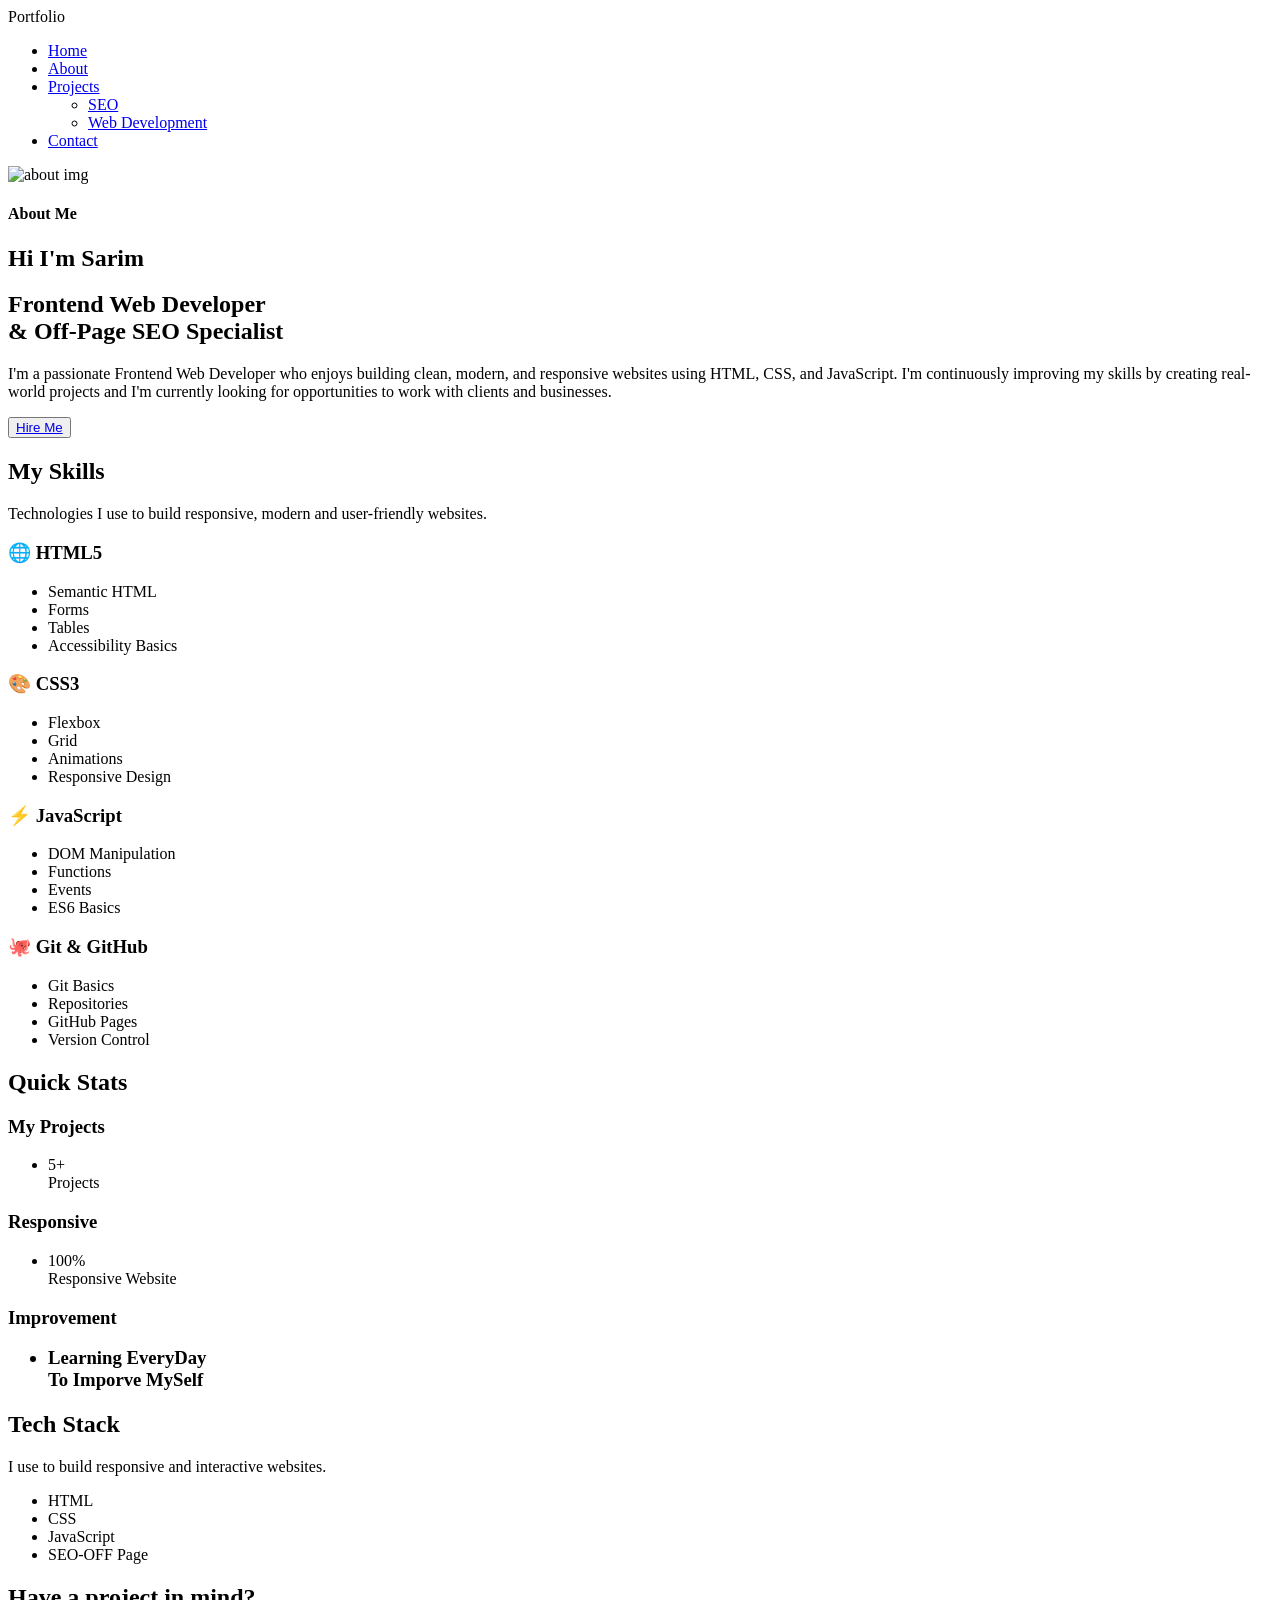
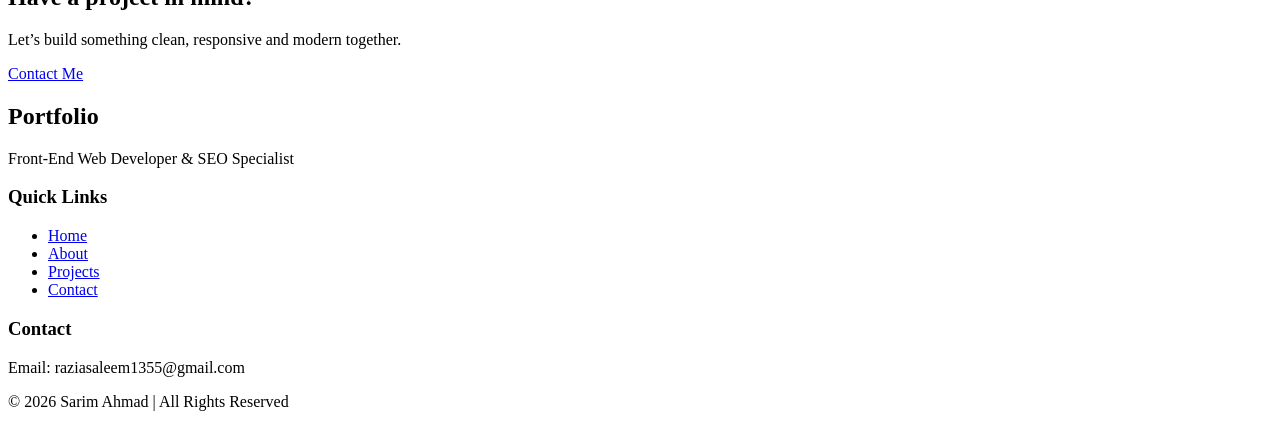
==== about.html @ 64502e9b "Add files via upload" ====
<!DOCTYPE html>
<html lang="en">
<head>
    <meta charset="UTF-8">
    <meta name="viewport" content="width=device-width, initial-scale=1.0">
    <title>Document</title>
    <link rel="stylesheet" href="style.css">
     <link rel="preconnect" href="https://fonts.googleapis.com">
<link rel="preconnect" href="https://fonts.gstatic.com" crossorigin>
<link href="https://fonts.googleapis.com/css2?family=Poppins:ital,wght@0,100;0,200;0,300;0,400;0,500;0,600;0,700;0,800;0,900;1,100;1,200;1,300;1,400;1,500;1,600;1,700;1,800;1,900&display=swap" rel="stylesheet">
</head>
<body>
    
        <header>
        <div class="logo">Portfolio</div>
        
        <nav>
            <ul>

                <li><a href="#">Home</a></li>
                <li><a href="#">About</a></li>
                <li class="dropdown">
                    <a href="#">Projects</a>
                    <ul class="dropdown-menu">
                        <li><a href="#">SEO</a></li>
                        <li><a href="#">Web Development</a></li>
                    </ul>
                </li>
               <li><a href="#">Contact</a></li>
            </ul>
        </nav>
    </header>

<section class="about-hero">
    
    <div class="about-container">

        <div class="about-image">

            <img src="Images/About Image.png" alt="about img">

        </div>

<div class="about-content">
    <h4>About Me</h4>
    <h1>Hi I'm <span>Sarim</span></h1>
    <h2>
Frontend Web Developer <br>
& Off-Page SEO Specialist
</h2>
      <p>
                I'm a passionate Frontend Web Developer who enjoys building
                clean, modern, and responsive websites using HTML, CSS,
                and JavaScript. I'm continuously improving my skills by
                creating real-world projects and I'm currently looking for
                opportunities to work with clients and businesses.
            </p>

<div class="about-buttons">

                <button class="btn"><a href="https://sarimahmad06.github.io/my-portfolio/contact">Hire Me</a></button>

</div>

        </div>

    </div>

    </div>
</section>

<section class="skills">

    <div class="skills-heading">

        <h2>My Skills</h2>

        <p>
            Technologies I use to build responsive, modern and user-friendly websites.
        </p>

    </div>

    <div class="skills-grid">

        <div class="skill-card">

            <h3>🌐 HTML5</h3>

            <ul>
                <li>Semantic HTML</li>
                <li>Forms</li>
                <li>Tables</li>
                <li>Accessibility Basics</li>
            </ul>

        </div>

        <div class="skill-card">

            <h3>🎨 CSS3</h3>

            <ul>
                <li>Flexbox</li>
                <li>Grid</li>
                <li>Animations</li>
                <li>Responsive Design</li>
            </ul>

        </div>

        <div class="skill-card">

            <h3>⚡ JavaScript</h3>

            <ul>
                <li>DOM Manipulation</li>
                <li>Functions</li>
                <li>Events</li>
                <li>ES6 Basics</li>
            </ul>

        </div>

        <div class="skill-card">

            <h3>🐙 Git & GitHub</h3>

            <ul>
                <li>Git Basics</li>
                <li>Repositories</li>
                <li>GitHub Pages</li>
                <li>Version Control</li>
            </ul>

        </div>

    </div>

</section>

<section class="quick-stats">

<div class="stats-heading">

<h2> Quick Stats </h2>

</div>    

<div class="stats-grid">

<div class="stats-card">

<h3>My Projects</h3>
    <ul>
        <li>
            5+ <br> Projects
        </li>
    </ul>


</div>

<div class="stats-card">

<h3>Responsive</h3>
    <ul>
        <li>
            100% <br> Responsive Website
        </li>
    </ul>


</div>

<div class="stats-card">

<h3>Improvement<h3>
    <ul>
        <li>
            Learning EveryDay <br> To Imporve MySelf
        </li>
    </ul>


</div>
</div>


</section>

<section class="tech-stack">

  <div class="tech-heading">
    <h2>Tech Stack</h2>
    <p>I use to build responsive and interactive websites.</p>
  </div>

  <div class="skills-stack">
    <ul>
      <li>HTML</li>
      <li>CSS</li>
      <li>JavaScript</li>
      <li>SEO-OFF Page</li>
    </ul>
  </div>

</section>

<section class="cta">

  <h2>Have a project in mind?</h2>
  <p>Let’s build something clean, responsive and modern together.</p>

  <a href="https://sarimahmad06.github.io/my-portfolio/contact" class="cta-btn">Contact Me</a>

</section>
<footer>

    <div class="footer-container">

        <div class="footer-logo">
            <h2>Portfolio</h2>
            <p>Front-End Web Developer & SEO Specialist</p>
        </div>

        <div class="footer-links">
            <h3>Quick Links</h3>

            <ul>
                <li><a href="#">Home</a></li>
                <li><a href="#">About</a></li>
                <li><a href="#">Projects</a></li>
                <li><a href="#">Contact</a></li>
            </ul>

        </div>

        <div class="footer-contact">

            <h3>Contact</h3>

            <p>Email: raziasaleem1355@gmail.com</p>

        </div>

    </div>

    <div class="footer-bottom">

        <p>© 2026 Sarim Ahmad | All Rights Reserved</p>

    </div>

</footer>

</body>
</html>
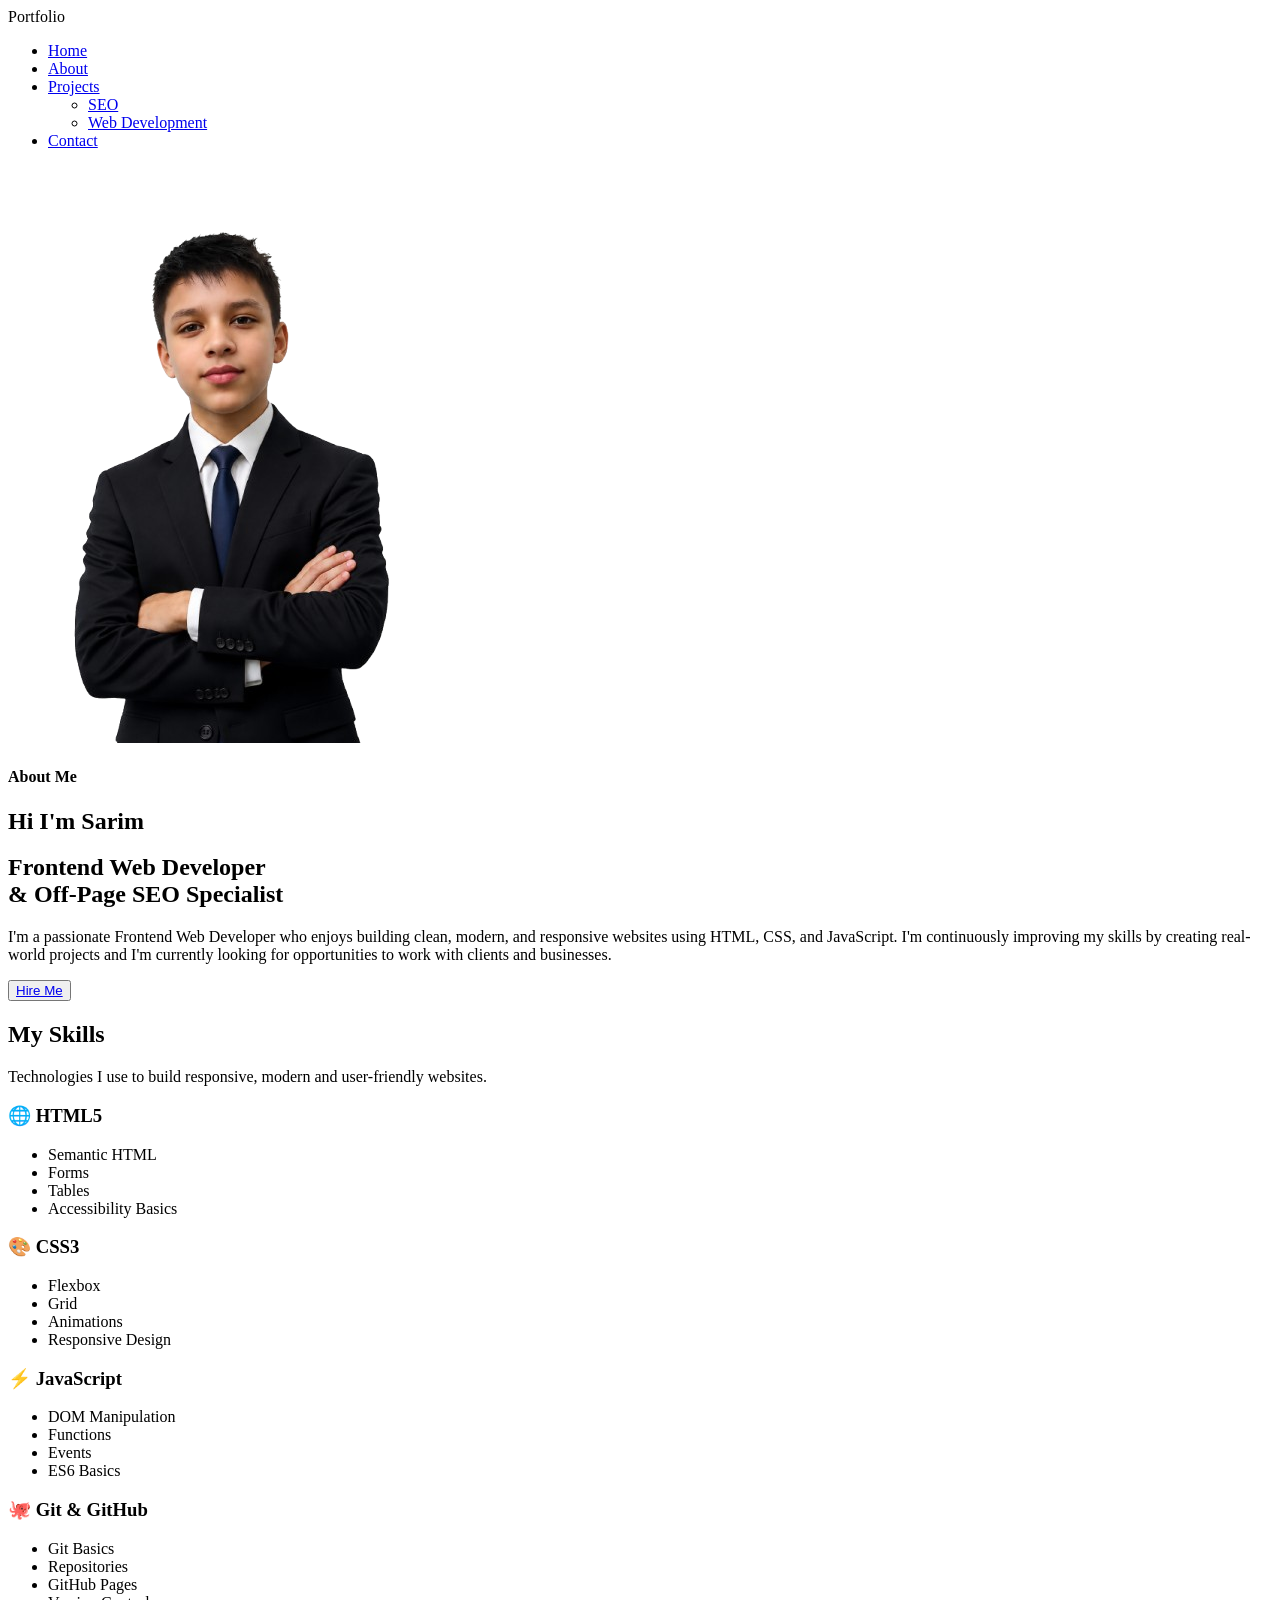
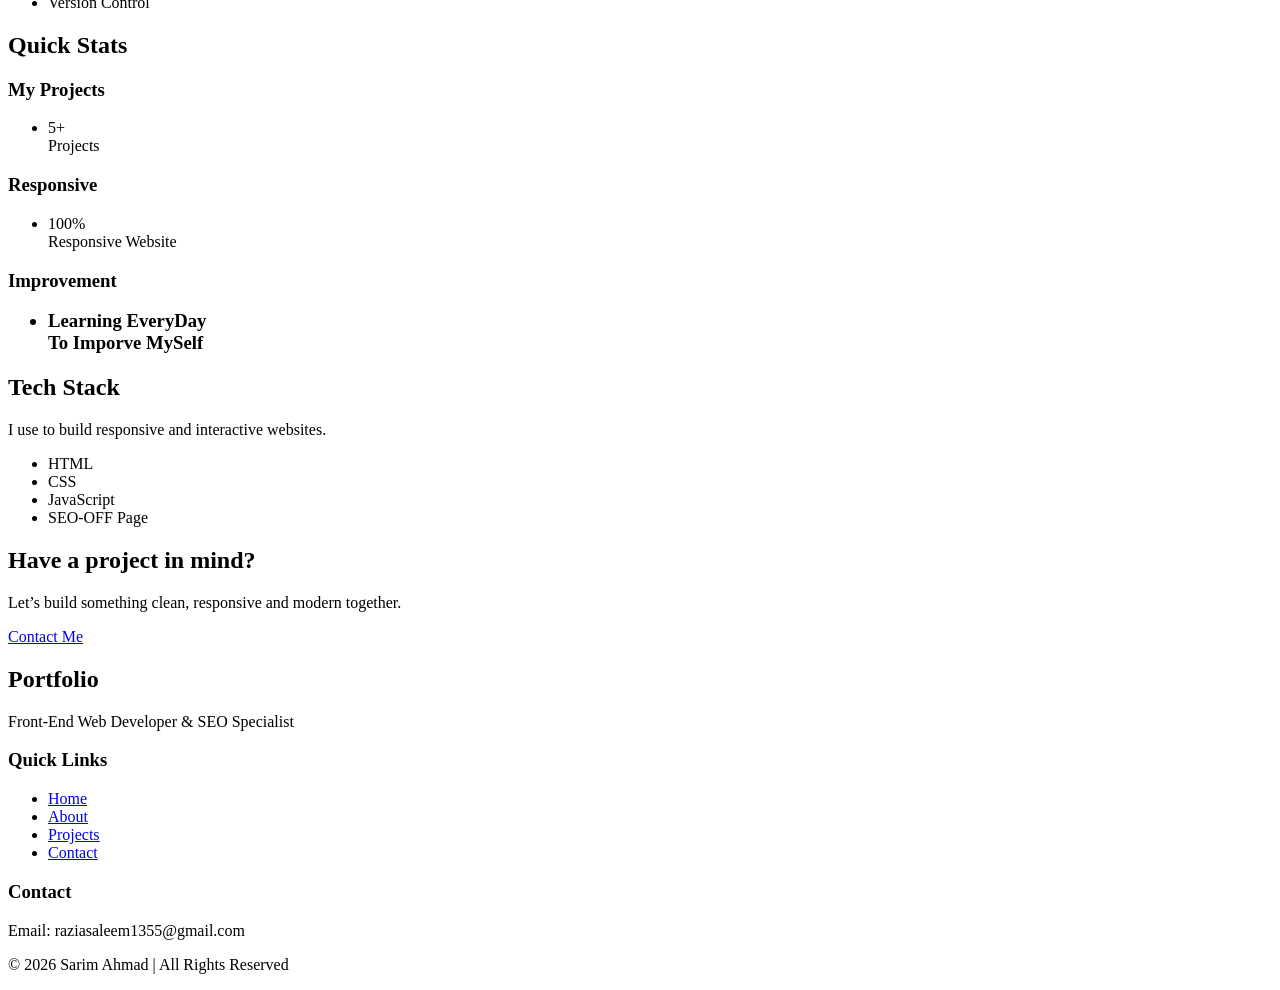
==== commit 9cda7ff7: "about.html" ====
--- a/about.html
+++ b/about.html
@@ -3,7 +3,7 @@
 <head>
     <meta charset="UTF-8">
     <meta name="viewport" content="width=device-width, initial-scale=1.0">
-    <title>Document</title>
+    <title>About Me</title>
     <link rel="stylesheet" href="style.css">
      <link rel="preconnect" href="https://fonts.googleapis.com">
 <link rel="preconnect" href="https://fonts.gstatic.com" crossorigin>
@@ -37,7 +37,7 @@
 
         <div class="about-image">
 
-            <img src="Images/About Image.png" alt="about img">
+            <img src="About Image.png" alt="about img">
 
         </div>
 
@@ -255,4 +255,4 @@
 </footer>
 
 </body>
-</html>+</html>
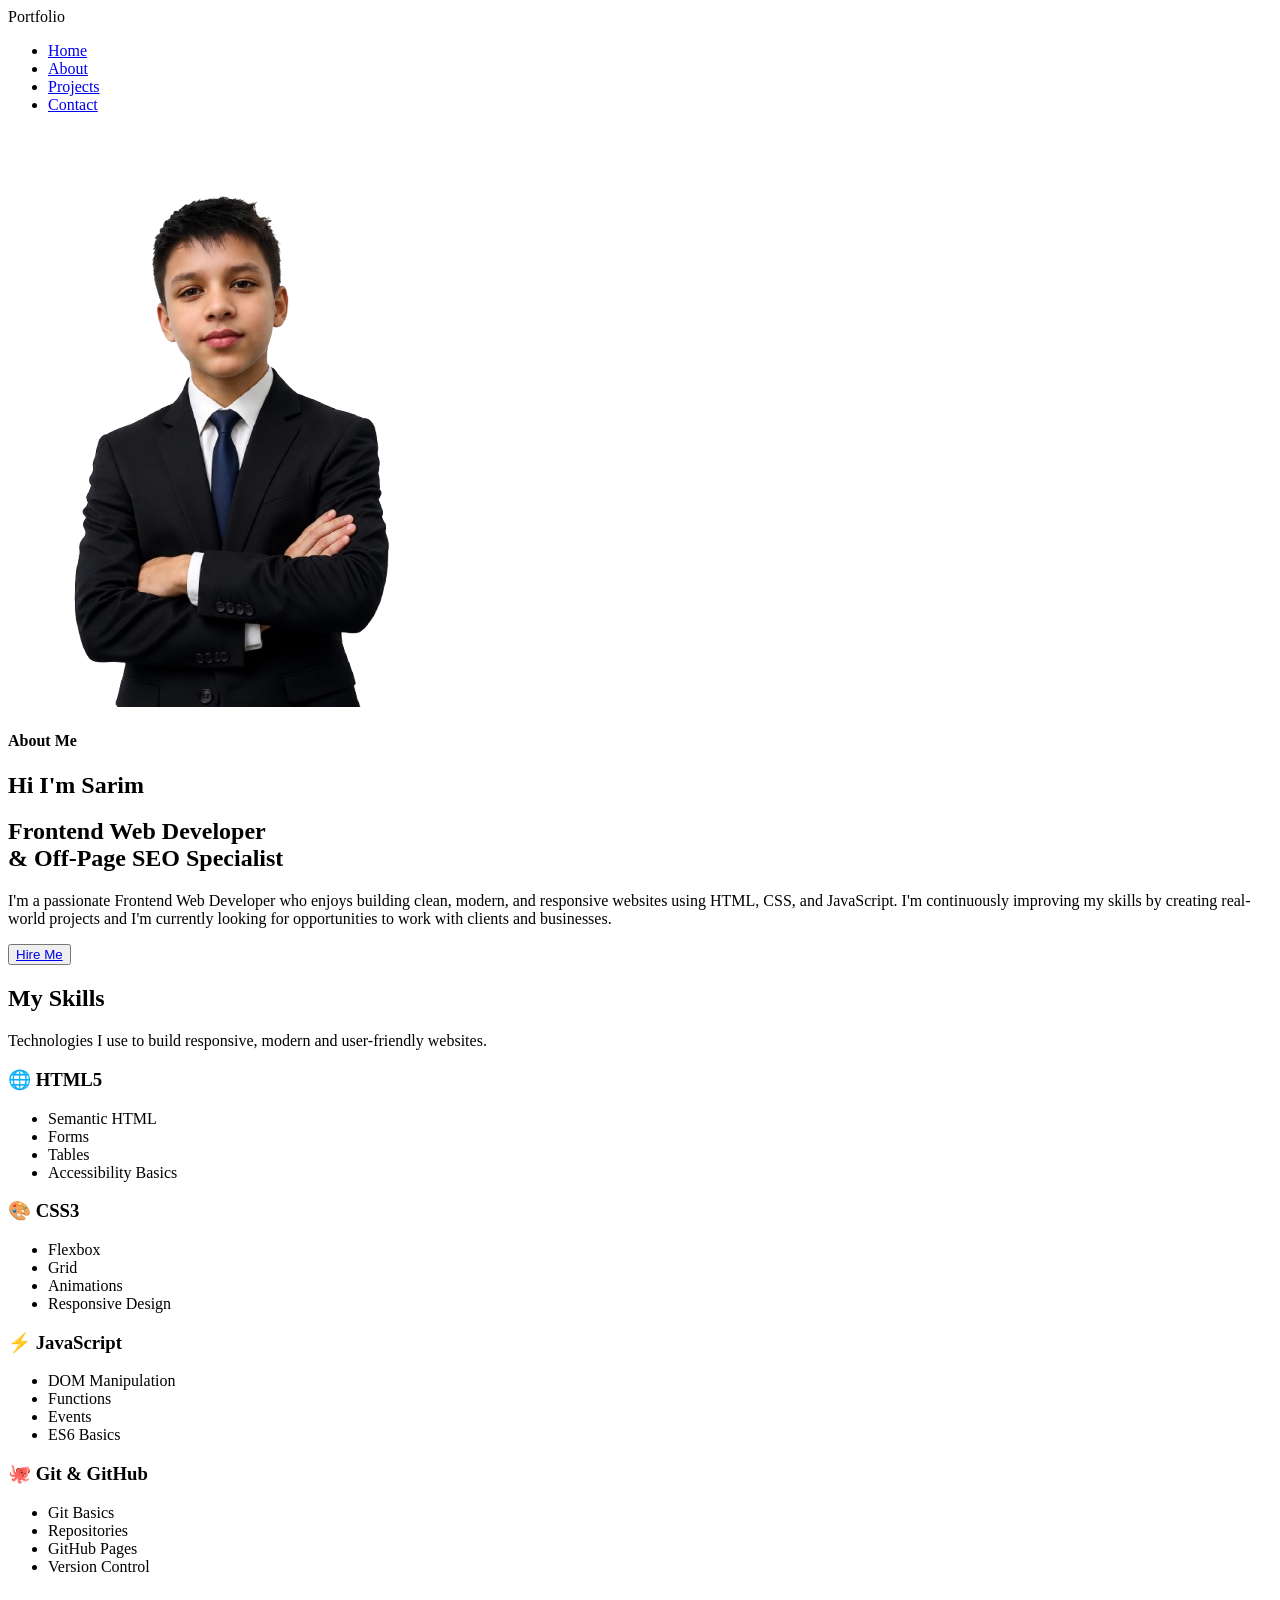
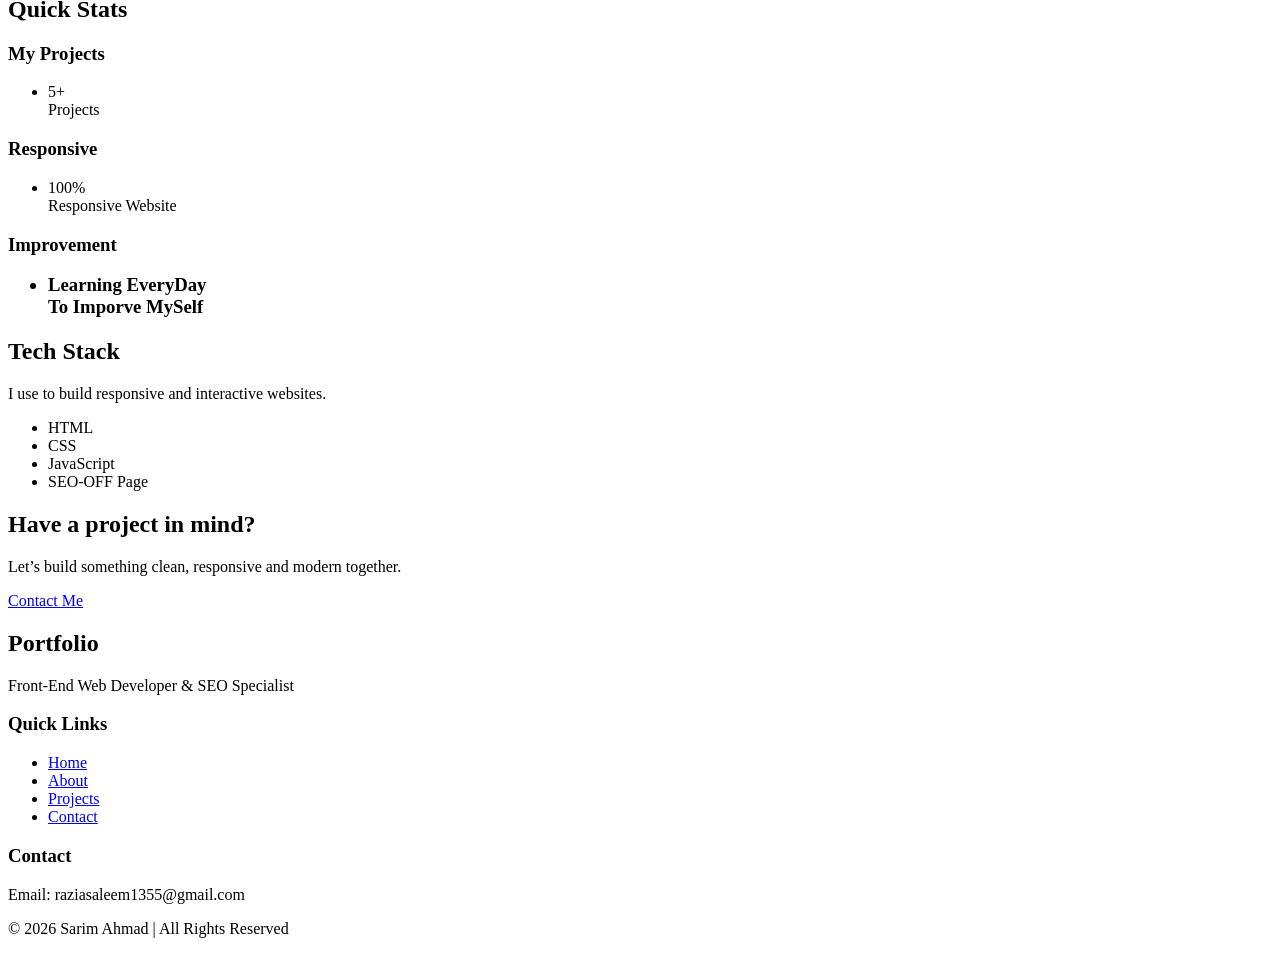
==== commit d4a65e0d: "about.html" ====
--- a/about.html
+++ b/about.html
@@ -3,7 +3,7 @@
 <head>
     <meta charset="UTF-8">
     <meta name="viewport" content="width=device-width, initial-scale=1.0">
-    <title>About Me</title>
+    <title>Document</title>
     <link rel="stylesheet" href="style.css">
      <link rel="preconnect" href="https://fonts.googleapis.com">
 <link rel="preconnect" href="https://fonts.gstatic.com" crossorigin>
@@ -17,16 +17,12 @@
         <nav>
             <ul>
 
-                <li><a href="#">Home</a></li>
-                <li><a href="#">About</a></li>
+                <li><a href="https://sarimahmad06.github.io/my-portfolio/">Home</a></li>
+                <li><a href="https://sarimahmad06.github.io/my-portfolio/contact">About</a></li>
                 <li class="dropdown">
-                    <a href="#">Projects</a>
-                    <ul class="dropdown-menu">
-                        <li><a href="#">SEO</a></li>
-                        <li><a href="#">Web Development</a></li>
-                    </ul>
+                    <a href="https://sarimahmad06.github.io/my-portfolio/Projects.html">Projects</a>
                 </li>
-               <li><a href="#">Contact</a></li>
+               <li><a href="https://sarimahmad06.github.io/my-portfolio/contact">Contact</a></li>
             </ul>
         </nav>
     </header>
@@ -228,10 +224,10 @@
             <h3>Quick Links</h3>
 
             <ul>
-                <li><a href="#">Home</a></li>
-                <li><a href="#">About</a></li>
-                <li><a href="#">Projects</a></li>
-                <li><a href="#">Contact</a></li>
+                <li><a href="https://sarimahmad06.github.io/my-portfolio/">Home</a></li>
+                <li><a href="https://sarimahmad06.github.io/my-portfolio/about.html">About</a></li>
+                <li><a href="https://sarimahmad06.github.io/my-portfolio/Projects.html">Projects</a></li>
+                <li><a href="https://sarimahmad06.github.io/my-portfolio/contact">Contact</a></li>
             </ul>
 
         </div>
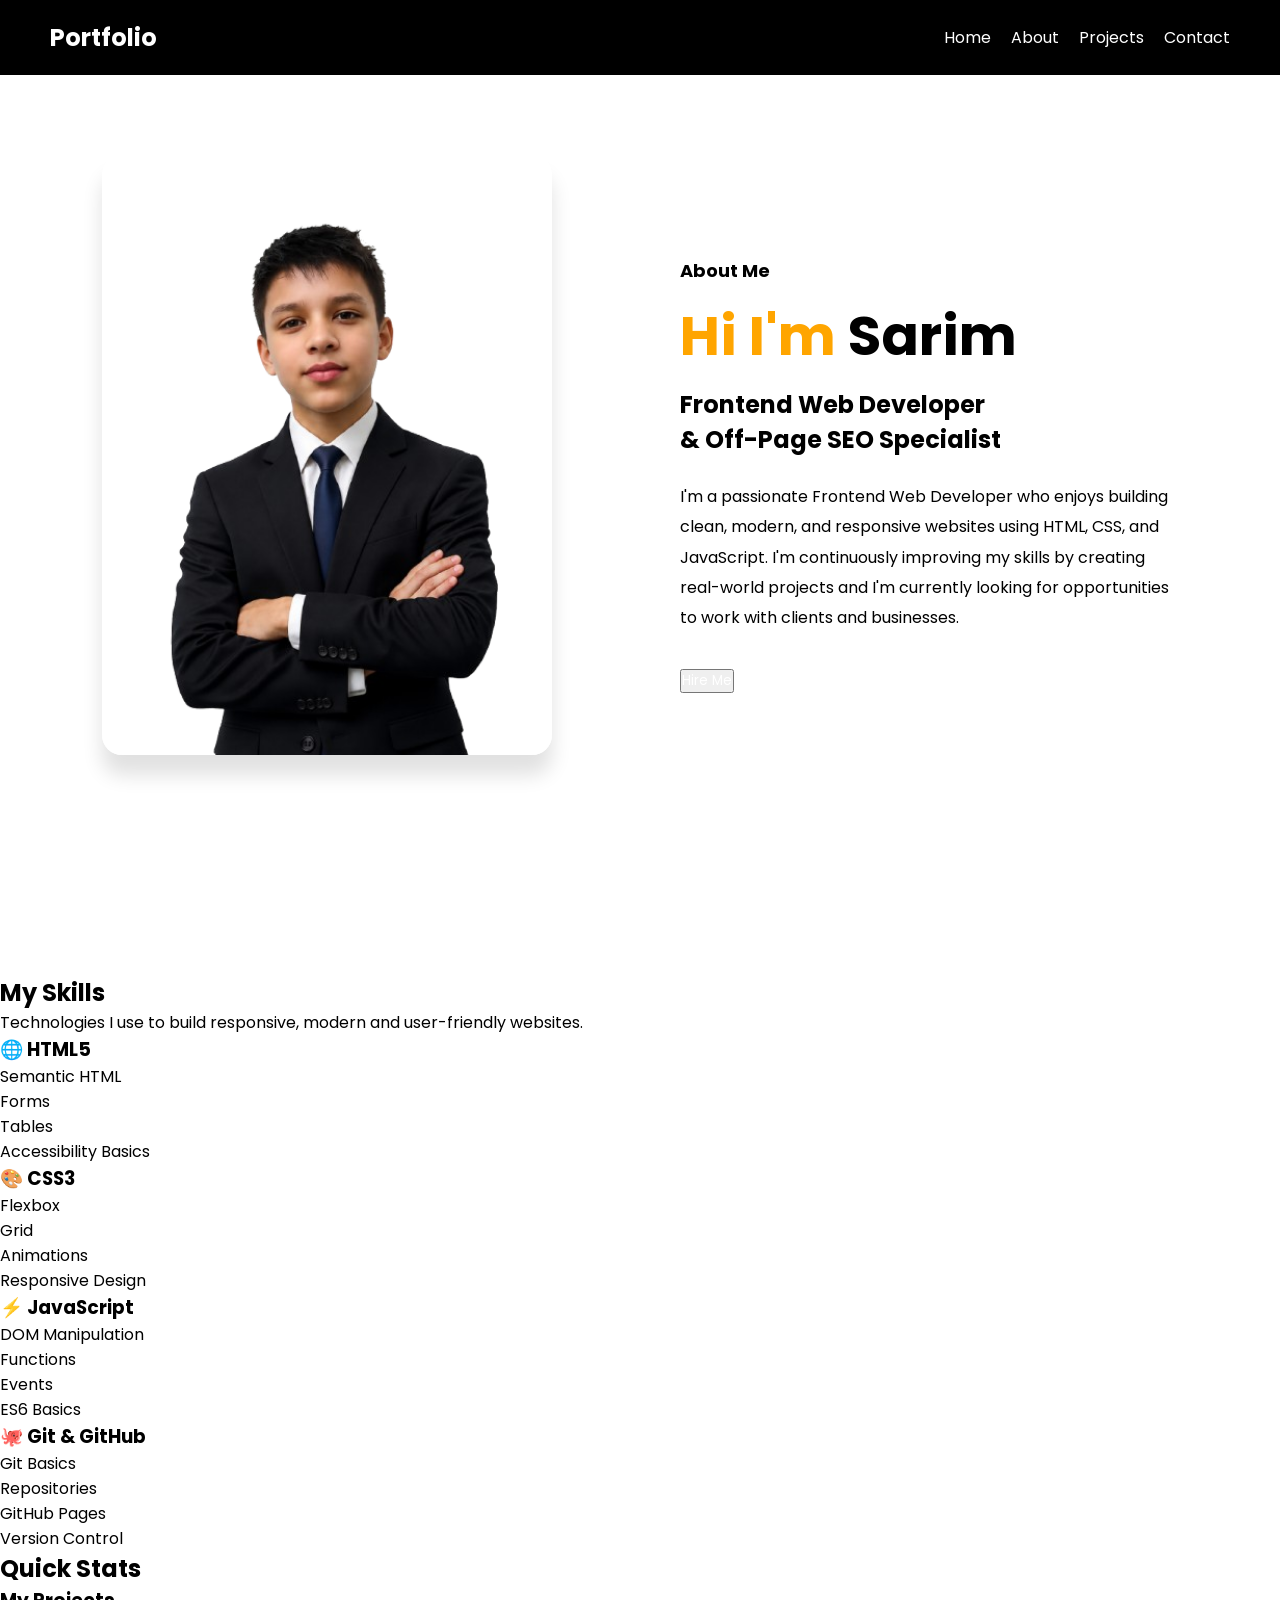
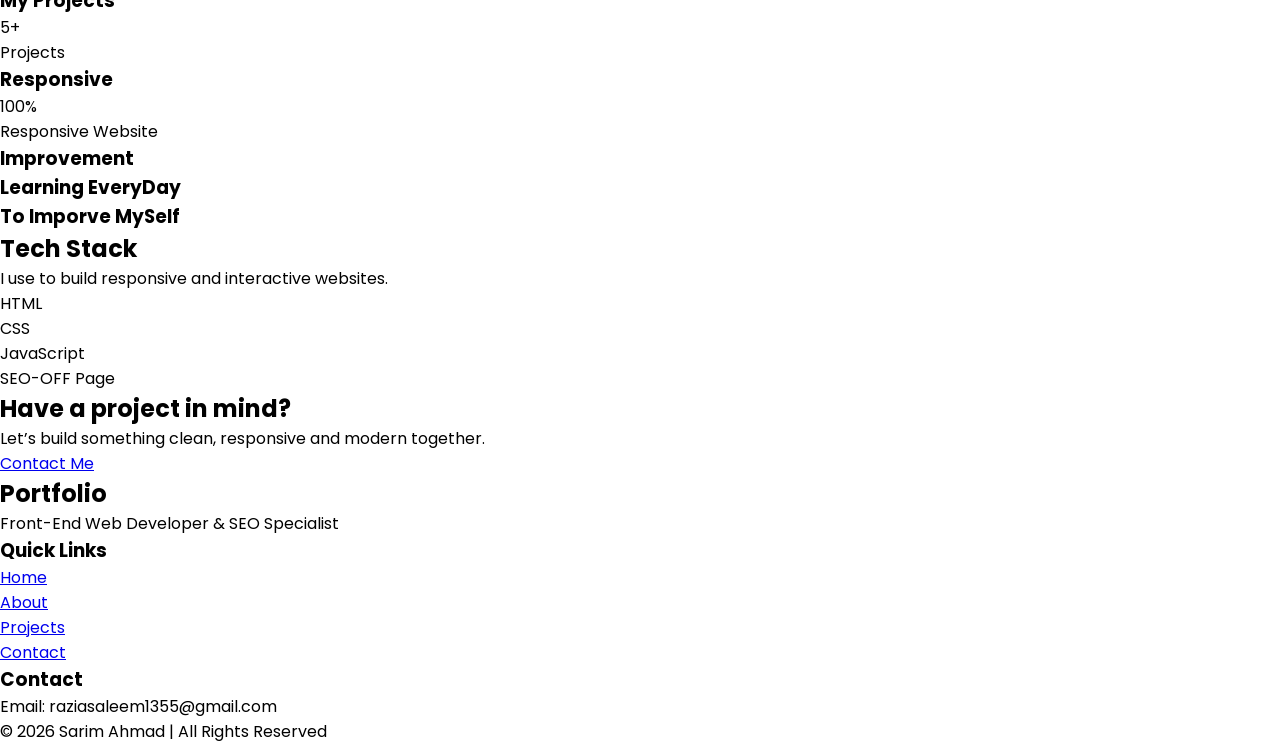
==== commit 5fcc9252: "about.html" ====
--- a/about.html
+++ b/about.html
@@ -4,11 +4,126 @@
     <meta charset="UTF-8">
     <meta name="viewport" content="width=device-width, initial-scale=1.0">
     <title>Document</title>
-    <link rel="stylesheet" href="style.css">
+<link rel="stylesheet" href="style.css">
      <link rel="preconnect" href="https://fonts.googleapis.com">
 <link rel="preconnect" href="https://fonts.gstatic.com" crossorigin>
 <link href="https://fonts.googleapis.com/css2?family=Poppins:ital,wght@0,100;0,200;0,300;0,400;0,500;0,600;0,700;0,800;0,900;1,100;1,200;1,300;1,400;1,500;1,600;1,700;1,800;1,900&display=swap" rel="stylesheet">
 </head>
+<style>
+*{
+    margin:0;
+    padding:0;
+    box-sizing:border-box;
+    font-family:"Poppins",sans-serif;
+}
+header{
+    background-color: black;
+    color: white;
+    display: flex;
+    justify-content: space-between;
+    align-items: center;
+    padding: 20px 50px;
+}
+
+.logo{
+    font-size: 24px;
+    font-weight: bold;
+    cursor: pointer;
+    transition: 0.5s;
+}
+.logo:hover{
+    color: orange;
+}
+
+nav ul{
+    display: flex;
+    list-style: none;
+    gap: 20px;
+}
+
+nav a{
+    color: white;
+    text-decoration: none;
+}
+
+nav a:hover{
+    color: orange;
+}
+
+.about-hero{
+    width:100%;
+    min-height:100vh;
+    padding:100px 8%;
+}
+
+.about-container{
+    display:flex;
+    justify-content:space-between;
+    align-items:center;
+    gap:80px;
+}
+
+.about-image{
+    flex:1;
+    display:flex;
+    transform: translateY(-20px);
+}
+
+.about-image img{
+width: 100%;
+max-width:450px;;
+    border-radius:20px;
+        box-sizing: border-box;
+    box-shadow: 0 20px 20px rgba(0,0,0,0.12);
+    border-radius: 20px;
+}
+
+.about-content{
+    flex:1;
+}
+
+.about-content h4{
+    color: black;
+    font-size:18px;
+    margin-bottom:10px;
+}
+
+.about-content h1{
+    font-size:55px;
+    margin-bottom:10px;
+    color: orange;
+}
+
+.about-content span{
+    color:black;
+}
+
+.about-content h2{
+    color:black;
+    margin-bottom: 25px;
+}
+
+.about-content p{
+    line-height:1.9;
+    color: black;
+    margin-bottom:35px;
+    max-width: 600px;
+}
+
+.about-buttons{
+    display:flex;
+    gap:20px;
+}
+.about-buttons a{
+    text-decoration: none;
+    color: white;
+    transition: 0.3s;
+}
+.about-buttons a:hover{
+    color: black;
+}
+    
+</style>
 <body>
     
         <header>
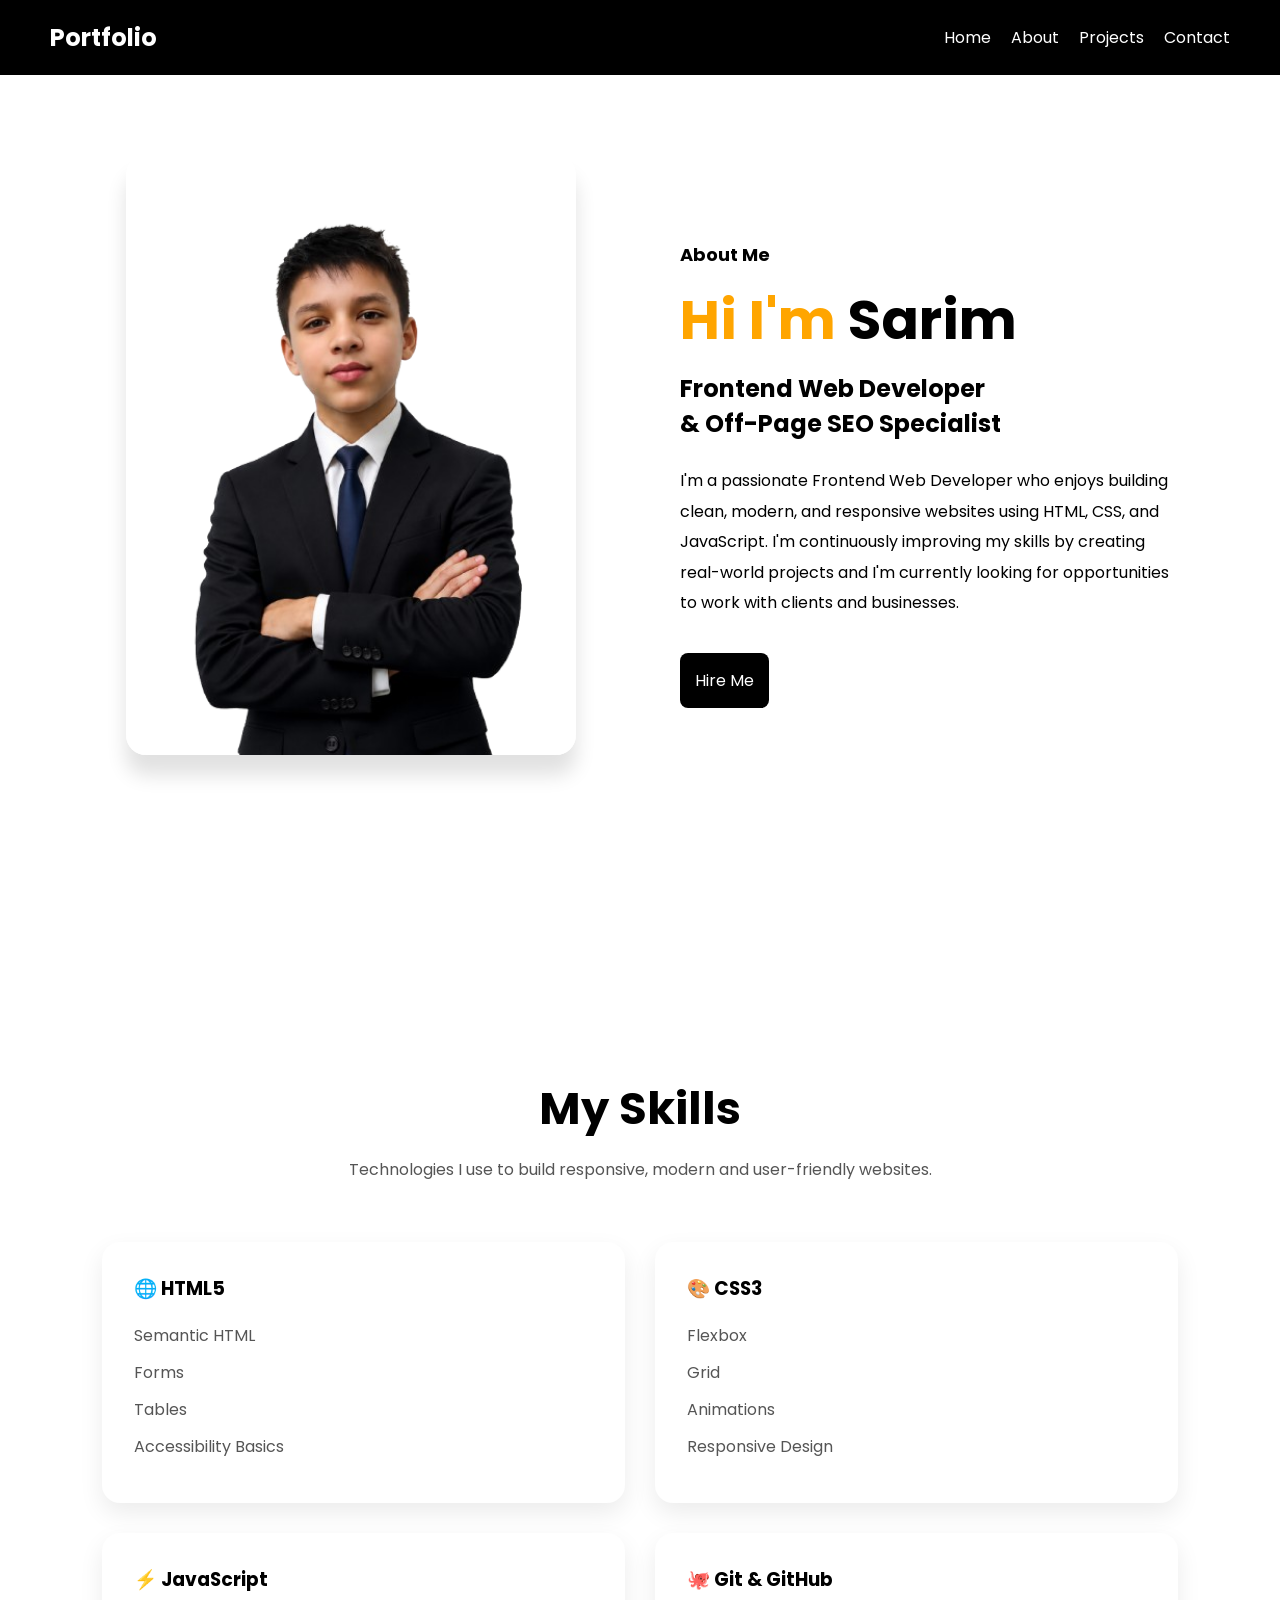
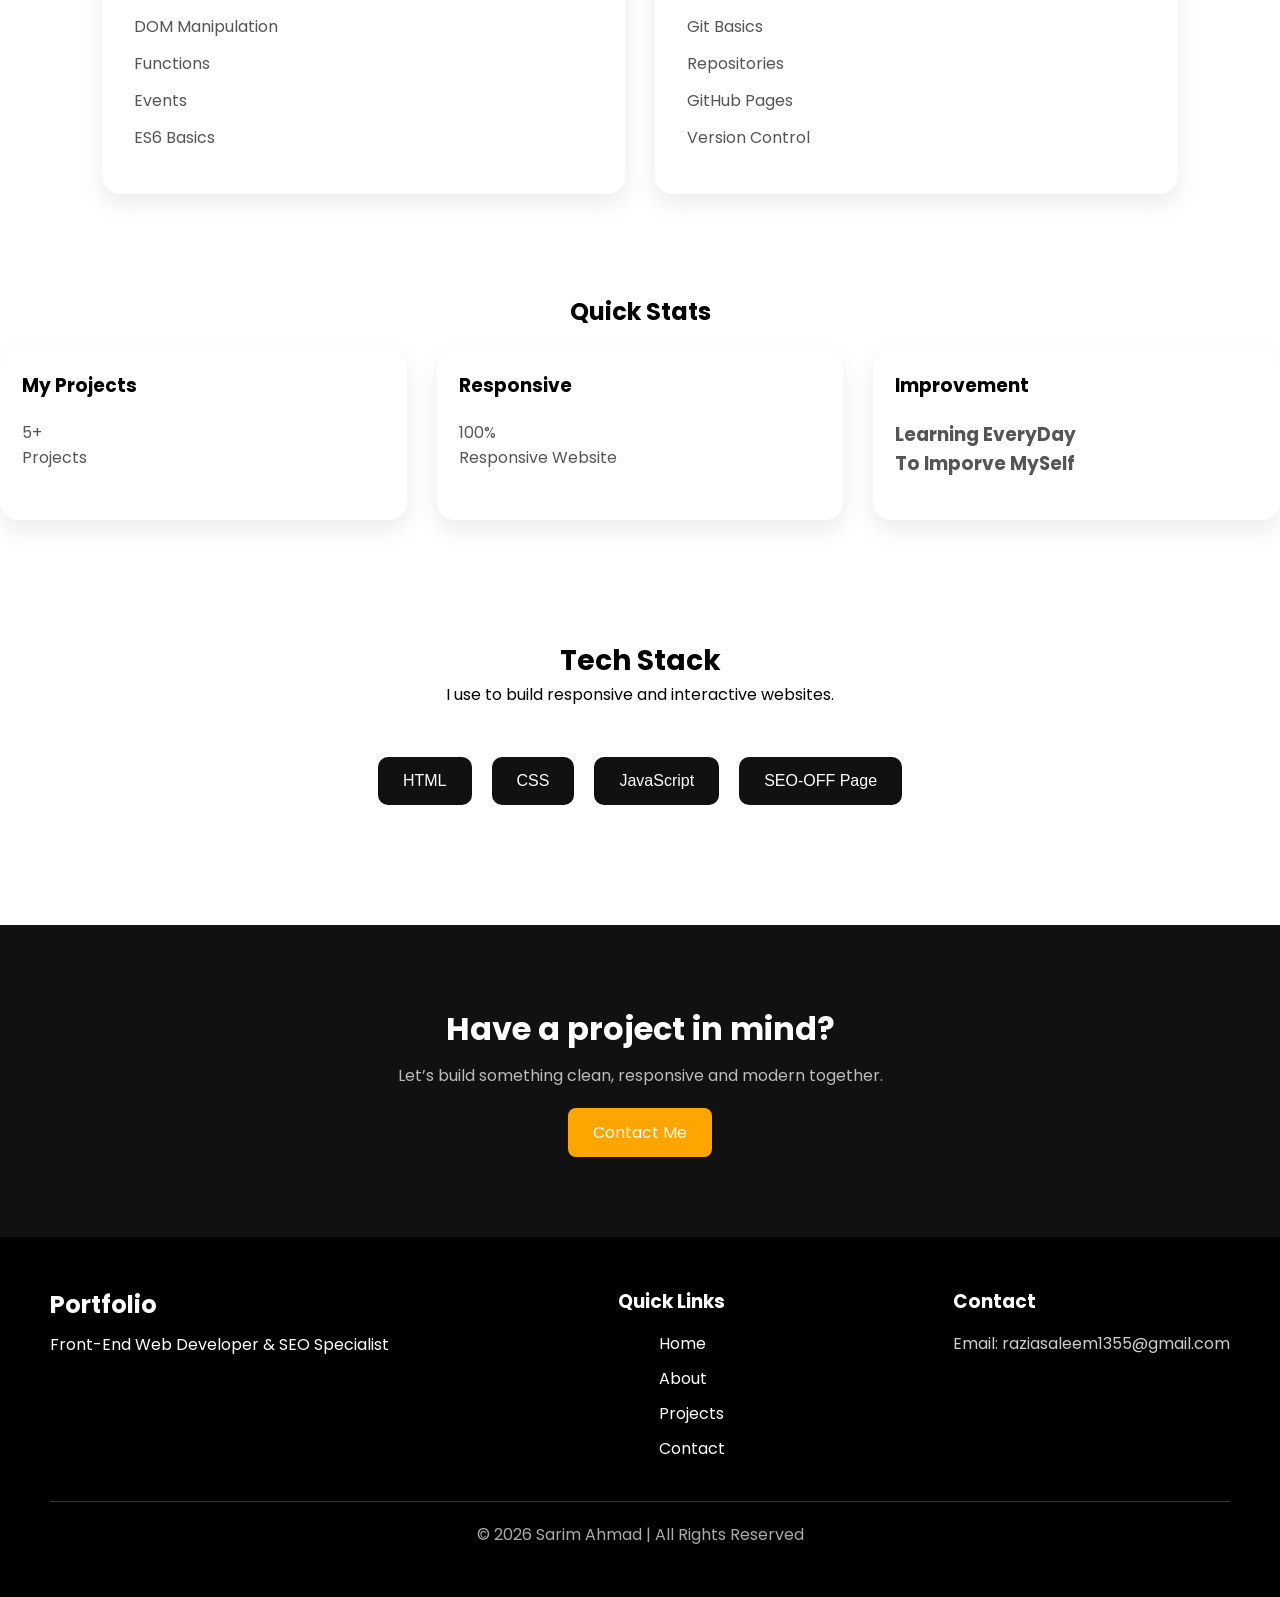
==== commit 409f4fb8: "about.html" ====
--- a/about.html
+++ b/about.html
@@ -4,7 +4,7 @@
     <meta charset="UTF-8">
     <meta name="viewport" content="width=device-width, initial-scale=1.0">
     <title>Document</title>
-<link rel="stylesheet" href="style.css">
+
      <link rel="preconnect" href="https://fonts.googleapis.com">
 <link rel="preconnect" href="https://fonts.gstatic.com" crossorigin>
 <link href="https://fonts.googleapis.com/css2?family=Poppins:ital,wght@0,100;0,200;0,300;0,400;0,500;0,600;0,700;0,800;0,900;1,100;1,200;1,300;1,400;1,500;1,600;1,700;1,800;1,900&display=swap" rel="stylesheet">
@@ -50,7 +50,415 @@
     color: orange;
 }
 
-.about-hero{
+.dropdown{
+    position: relative;
+}
+.dropdown-menu{
+    display: none;
+    position:absolute;
+    top: 100%;
+    left:0%;
+    background-color: black;
+    list-style: none;
+    min-width: 150px;
+    padding: 10px;
+}
+.dropdown-menu li{
+    padding: 10px;
+
+}
+.dropdown-menu a{
+    color: white;
+    text-decoration: none;
+}
+.dropdown:hover .dropdown-menu{
+    display: block;
+}
+.hero{
+    display: flex;
+    align-items: center;
+    justify-content: space-between;
+    padding: 80px 50px;
+
+}
+#herobtn{
+    cursor: pointer;
+    padding: 12px 24px;
+    border-radius: 8px;
+    transition: 0.4s;
+}
+#herobtn:hover{
+    background-color: black;
+    color: orange;
+    
+}
+.hero-image img{
+    width: 100%;
+    max-width:380px;
+    border-radius: 26.4%;
+    transition: 0.3s;
+}
+.hero-image img:hover{
+    cursor: pointer;
+    transform:scale(1.1);
+}
+#hirebtn{
+    cursor: pointer;
+    padding: 12px 24px;
+    border-radius: 8px;
+    transition: 0.4s;
+
+}
+#hirebtn a{
+        text-decoration: none;
+        color: white;
+        transition: 0.4s;
+}
+#hirebtn a:hover{
+    color: orange;
+}
+#hirebtn:hover{
+        background-color: black;
+         color: orange;
+}
+.hero-text{
+    max-width: 600px;
+}
+/* =======================
+        ABOUT SECTION
+========================== */
+
+.about{
+    padding: 100px 0;
+    background-color:white
+}
+
+.about .container{
+    max-width: 1200px;
+    margin: 0 auto;
+    padding: 0 50px;
+
+    display: flex;
+    align-items: center;
+    justify-content: space-between;
+    gap: 70px;
+}
+
+.about-image{
+    flex: 1;
+    display: flex;
+    justify-content: center;
+}
+
+.about-image img{
+    width: 320px;
+    max-width: 100%;
+    border-radius: 20px;
+    transition: 0.3s ease;
+
+}
+
+.about-image img:hover{
+    transform: scale(1.05);
+}
+
+.about-text{
+    flex: 1;
+}
+
+.about-text h2{
+    font-size: 40px;
+    margin-bottom: 15px;
+}
+
+.about-text h3{
+    font-size: 28px;
+    margin-bottom: 20px;
+}
+
+.about-text p{
+    font-size: 17px;
+    line-height: 1.8;
+    margin-bottom: 25px;
+    color: #444;
+}
+
+.skills-list{
+    list-style: none;
+    padding: 0;
+}
+
+.skills-list li{
+    font-size: 18px;
+    margin-bottom: 12px;
+    font-weight: 500;
+}
+/* =======================
+        SKILLS SECTION
+========================== */
+
+.skills{
+    padding:100px 50px;
+    background:white;
+}
+
+.skills h2{
+    text-align:center;
+    font-size:40px;
+    margin-bottom:15px;
+}
+
+.skills-subtitle{
+    text-align:center;
+    color:#666;
+    margin-bottom:50px;
+}
+
+.skills-container{
+    max-width:800px;
+    margin:auto;
+}
+
+.skill{
+    margin-bottom:30px;
+}
+
+.skill-info{
+    display:flex;
+    justify-content:space-between;
+    margin-bottom:10px;
+    font-weight:600;
+}
+
+.progress-bar{
+    width:100%;
+    height:12px;
+    background:#ddd;
+    border-radius:20px;
+    overflow:hidden;
+}
+
+.progress{
+    height:100%;
+    background:black;
+    border-radius:20px;
+    transition: width 1.5s ease;
+    width:0;
+}
+
+.projects{
+    padding: 100px 50px;
+background: white;
+}
+.projects-container{
+    display: flex;
+    justify-content: space-between;
+    margin-top:10px;
+    padding: 80px 50px;
+      
+}
+.project-card{
+    background: white;
+    border-radius: 15px;
+    padding: 20px;
+    box-shadow: 0 8px 20px rgba(0,0,0,0.12);
+    transition: 0.3s;
+}
+.project-card:hover{
+    transform:translateY(-8px)
+    
+
+}
+.project-card img{
+    width: 100%;
+    height: 180px;
+    object-fit: cover;
+    border-radius: 10px;
+    margin-bottom: 15px;
+}
+.project-btn{
+    margin-top:15px;
+    padding:10px 18px;
+    border:none;
+    border-radius:8px;
+    background:black;
+    color:white;
+    cursor:pointer;
+    transition:.3s;
+}
+
+.project-btn:hover{
+    background:orange;
+    color:black;
+}
+footer{
+    background-color: black;
+    color: white;
+    padding: 50px;
+}
+.footer-links h3{
+    margin-bottom: 15px;
+}
+
+.footer-links ul{
+    list-style: none;
+}
+
+.footer-links li{
+    margin-bottom: 10px;
+}
+.footer-links{
+    display: flex;
+    flex-direction: column;
+    align-items: flex-end;
+}
+
+.footer-links a{
+    color: white;
+    text-decoration: none;
+    transition: .3s;
+}
+
+.footer-links a:hover{
+    color: orange;
+}
+.footer-container{
+    display: flex;
+    justify-content: space-between;
+    align-items: flex-start;
+    gap: 40px;
+    margin-bottom: 30px;
+}
+.footer-logo h2{
+    margin-bottom: 10px;
+}
+
+.footer-logo h2{
+    transition: 0.5s;
+    cursor: pointer;
+}
+
+.footer-logo h2:hover{
+    color: orange;
+}
+
+.footer-contact h3{
+    margin-bottom: 15px;
+}
+
+.footer-contact p{
+    color: #ccc;
+}
+.footer-bottom{
+    border-top: 1px solid #333;
+    padding-top: 20px;
+    text-align: center;
+    color: #aaa;
+}
+.footer-contact p{
+    margin-top:10px;
+}
+       .contact{
+
+            width:90%;
+            max-width:700px;
+
+            margin:60px auto;
+
+            background:white;
+
+            padding:40px;
+
+            border-radius:10px;
+
+            box-shadow:0 8px 20px rgba(0,0,0,.15);
+
+        }
+
+        .contact h1{
+
+            text-align:center;
+
+            margin-bottom:10px;
+
+        }
+
+        .contact p{
+
+            text-align:center;
+
+            margin-bottom:30px;
+
+            color:gray;
+
+        }
+
+        form{
+
+            display:flex;
+
+            flex-direction:column;
+
+            gap:20px;
+
+        }
+
+        input,
+        textarea{
+
+            padding:15px;
+
+            border:2px solid #ddd;
+
+            border-radius:8px;
+
+            font-size:16px;
+
+            outline:none;
+
+        }
+
+        input:focus,
+        textarea:focus{
+
+            border-color:orange;
+
+        }
+
+        textarea{
+
+            height:180px;
+
+            resize:none;
+
+        }
+
+        button{
+
+            padding:15px;
+
+            border:none;
+
+            background:black;
+
+            color:white;
+
+            border-radius:8px;
+
+            cursor:pointer;
+
+            transition:.3s;
+
+            font-size:16px;
+
+        }
+
+        button:hover{
+
+            background:orange;
+
+        }
+        .about-hero{
     width:100%;
     min-height:100vh;
     padding:100px 8%;
@@ -121,6 +529,205 @@
 }
 .about-buttons a:hover{
     color: black;
+}
+.skills{
+    padding:100px 8%;
+}
+
+.skills-heading{
+    text-align:center;
+    margin-bottom:60px;
+}
+
+.skills-heading h2{
+    font-size:2.8rem;
+    color:black;
+}
+
+.skills-heading p{
+    color:#555;
+    margin-top:10px;
+}
+
+.skills-grid{
+    display:grid;
+    grid-template-columns:repeat(2,1fr);
+    gap:30px;
+}
+.skill-card{
+
+    background:white;
+
+    padding:30px;
+
+    border-radius:18px;
+
+    box-shadow:0 10px 25px rgba(0,0,0,.08);
+
+    transition:.3s;
+
+    border:2px solid transparent;
+
+}
+.skill-card:hover{
+
+    transform:translateY(-10px);
+
+    border-color:orange;
+
+    box-shadow:0 20px 40px rgba(0,0,0,.15);
+
+}
+.skill-card h3{
+
+    margin-bottom:20px;
+
+    color:black;
+
+}
+
+.skill-card ul{
+
+    list-style:none;
+
+}
+
+.skill-card li{
+
+    margin:12px 0;
+
+    color:#555;
+
+}
+.stats-heading{
+    text-align: center;
+        font-weight: 24px;
+    margin-bottom: 20px;
+}
+.stats-grid{
+    display:grid;
+    grid-template-columns:repeat(3,1fr);
+    gap:30px;
+}
+.stats-card{
+    background:white;
+
+    padding:30px;
+
+    border-radius:18px;
+
+    box-shadow:0 10px 25px rgba(0,0,0,.08);
+
+    transition:.3s;
+
+    border:2px solid transparent;
+    
+    padding: 20px;
+
+    margin-bottom: 20px;
+
+}
+.stats-card:hover{
+    transform:translateY(-10px);
+
+    border-color:orange;
+
+    box-shadow:0 20px 40px rgba(0,0,0,.15);
+}
+.stats-card h3{
+
+    margin-bottom:20px;
+
+    color:black;
+
+}
+
+.stats-card ul{
+
+    list-style:none;
+
+}
+
+.stats-card li{
+
+    margin:12px 0;
+
+    color:#555;
+
+}
+.tech-stack{
+     padding: 60px 20px;
+}
+.tech-heading{
+    text-align: center;
+    margin-top: 40px;
+    margin-bottom: 30px;
+}
+.tech-heading h2{
+    font-size: 28px;
+}
+.tech-para{
+    color: orange;
+}
+
+.skills-stack ul{
+    display: flex;
+    justify-content: center;
+    gap: 20px;
+    list-style: none;
+    padding: 0;
+    flex-wrap: wrap;
+}
+
+.skills-stack li{
+    background: #111;
+    color: white;
+    padding: 15px 25px;
+    border-radius: 10px;
+    font-weight: 500;
+    font-size: 16px;
+    transition: all 0.3s ease;
+    cursor: pointer;
+    position: relative;
+    overflow: hidden;
+    margin-top: 20px;
+}
+.skills-stack li:hover{
+    transform: translateY(-5px);
+    box-shadow: 0 0 15px orange, 0 0 30px orange;
+    background: #1a1a1a;
+}
+.cta{
+    text-align: center;
+    padding: 80px 20px;
+    background: #111;
+    color: white;
+    margin-top: 60px;
+}
+
+.cta h2{
+    font-size: 32px;
+    margin-bottom: 10px;
+}
+
+.cta p{
+    color: #bbb;
+    margin-bottom: 20px;
+}
+
+.cta-btn{
+    display: inline-block;
+    padding: 12px 25px;
+    background: orange;
+    color: white;
+    text-decoration: none;
+    border-radius: 8px;
+    transition: 0.3s;
+}
+
+.cta-btn:hover{
+    background: darkorange;
+    transform: translateY(-3px);
 }
     
 </style>
